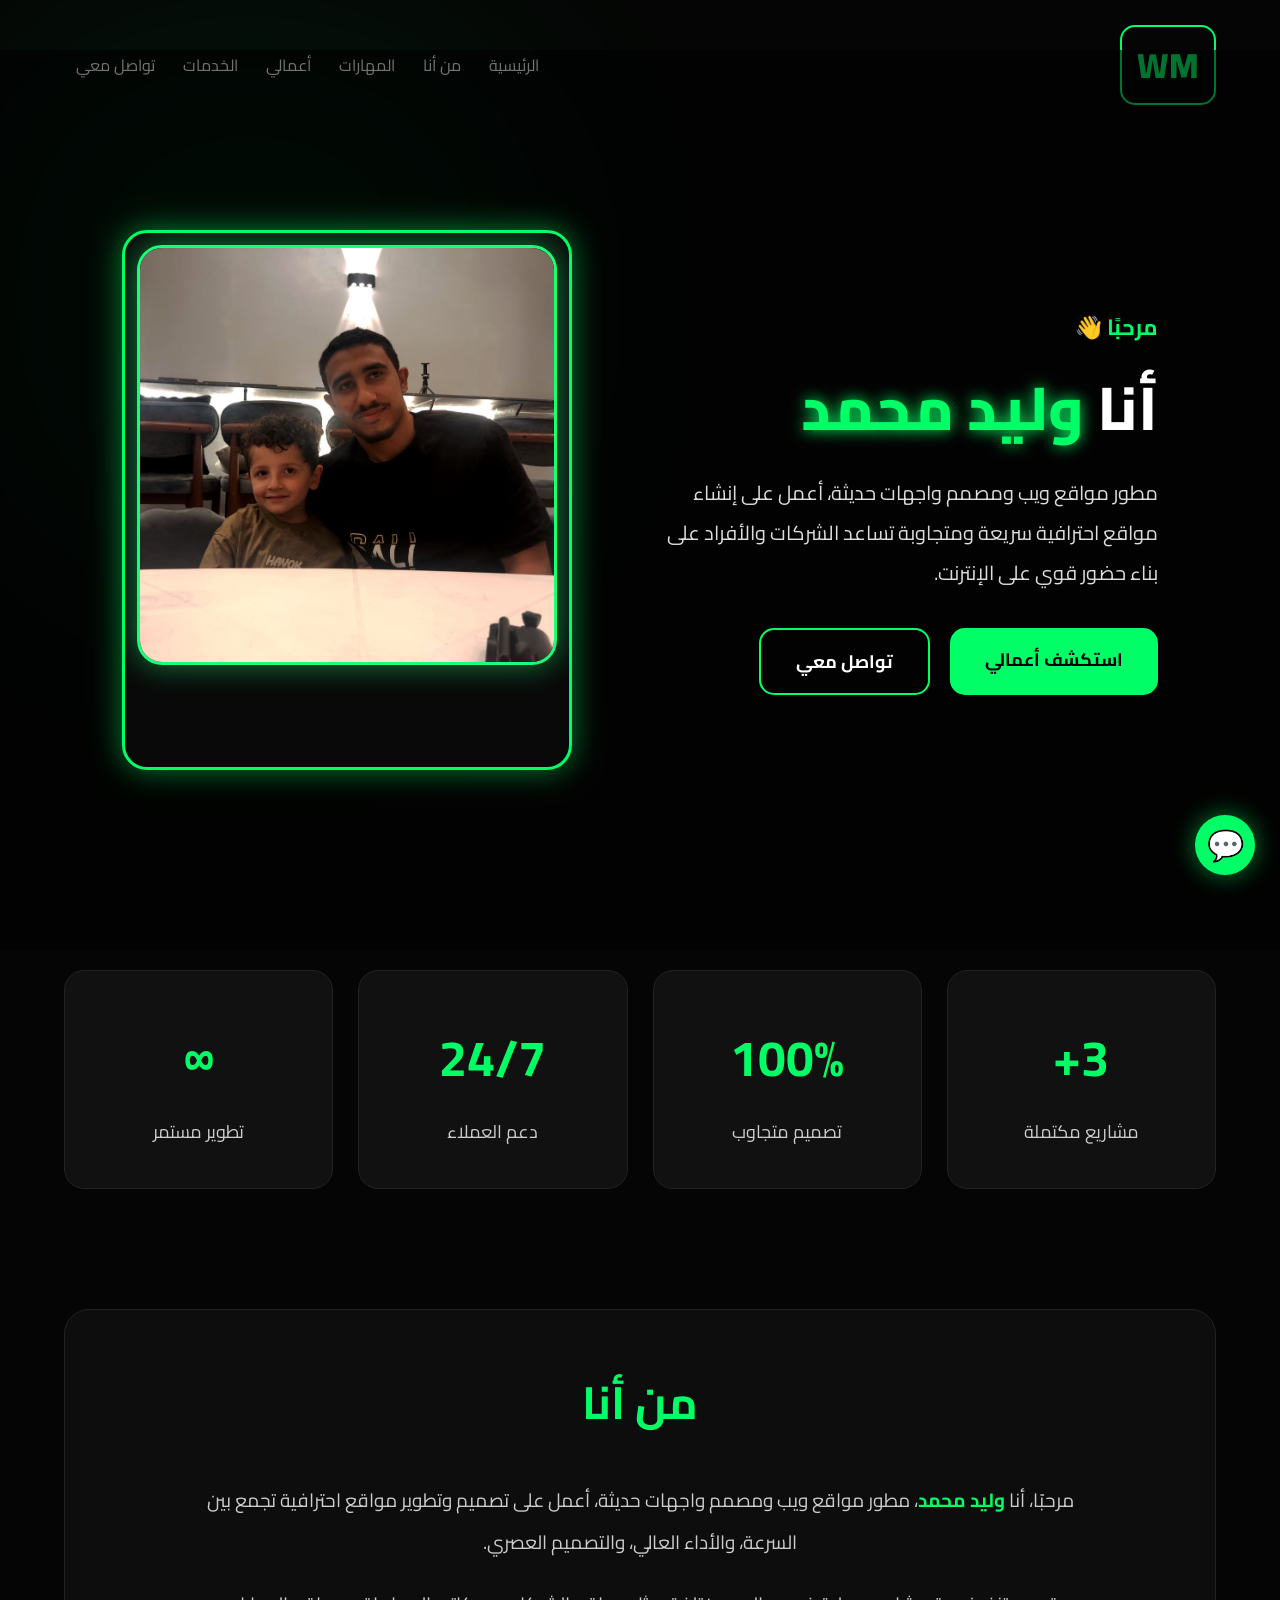
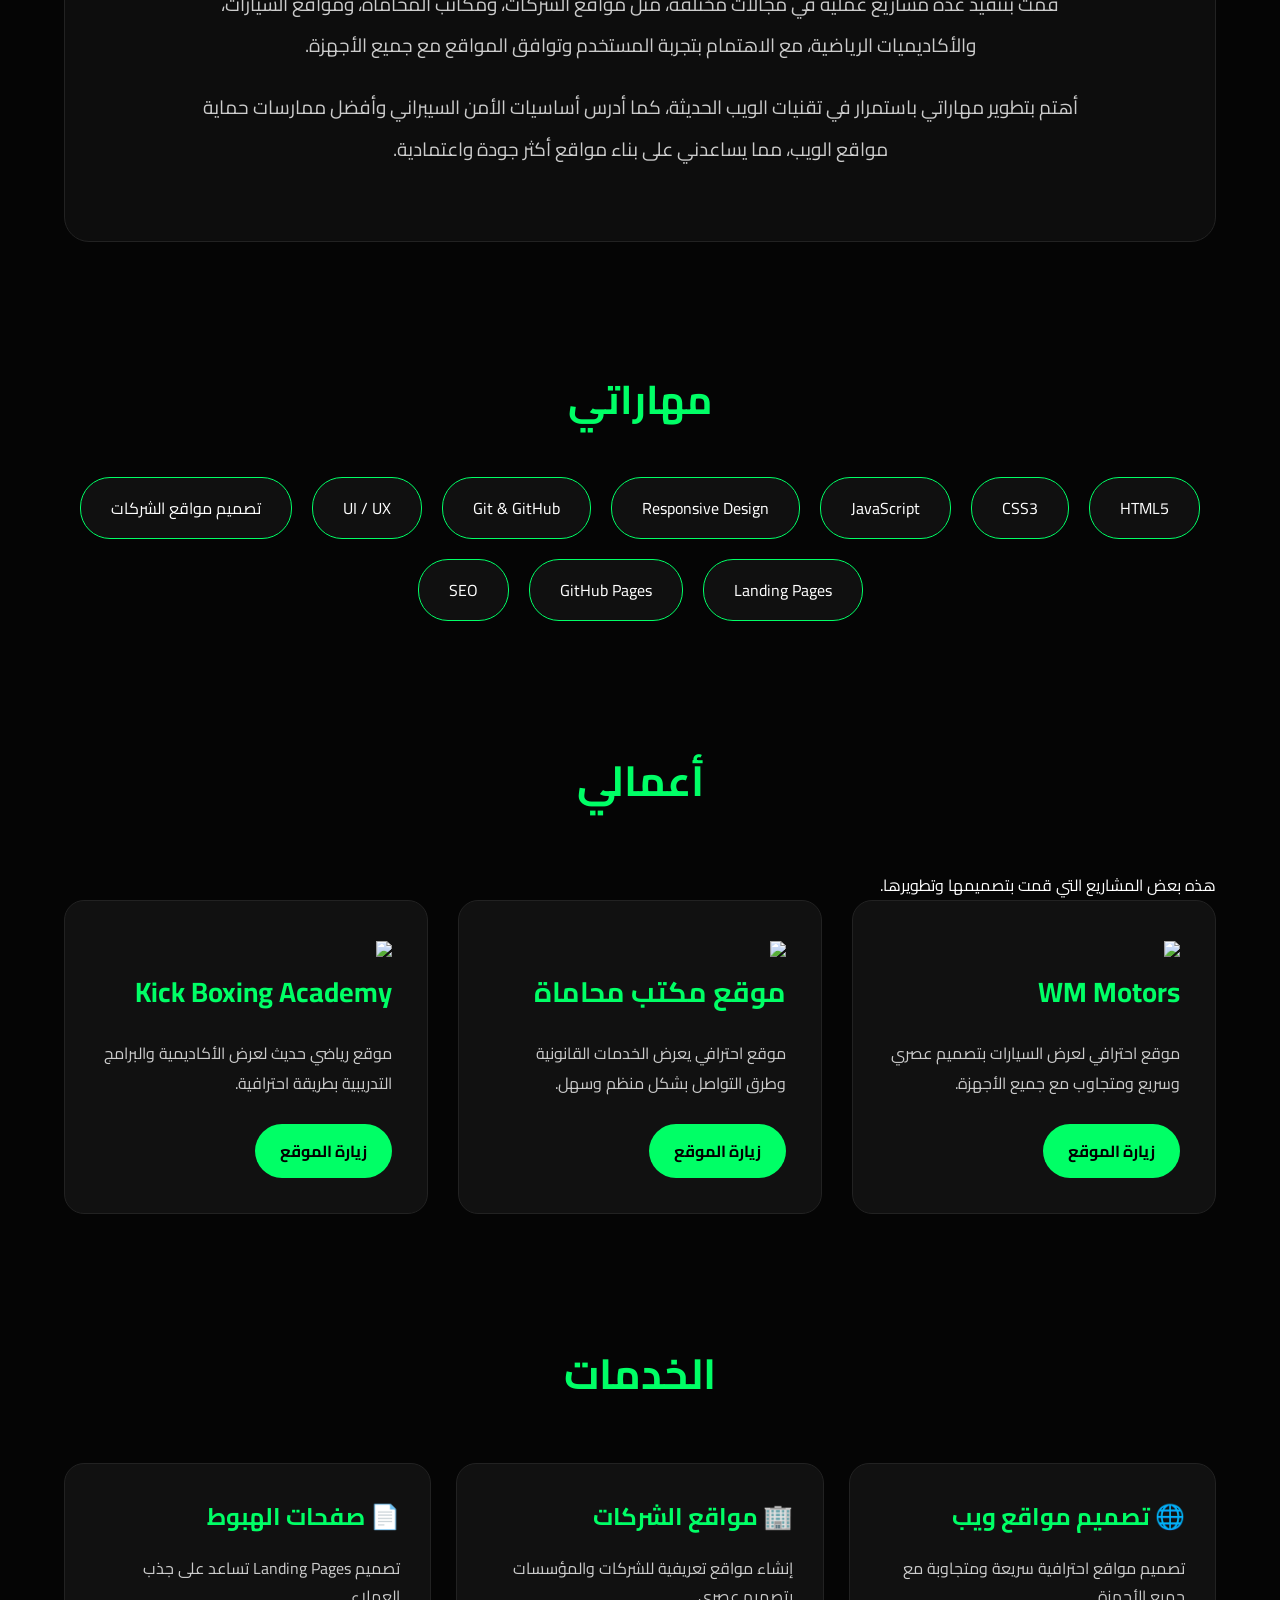
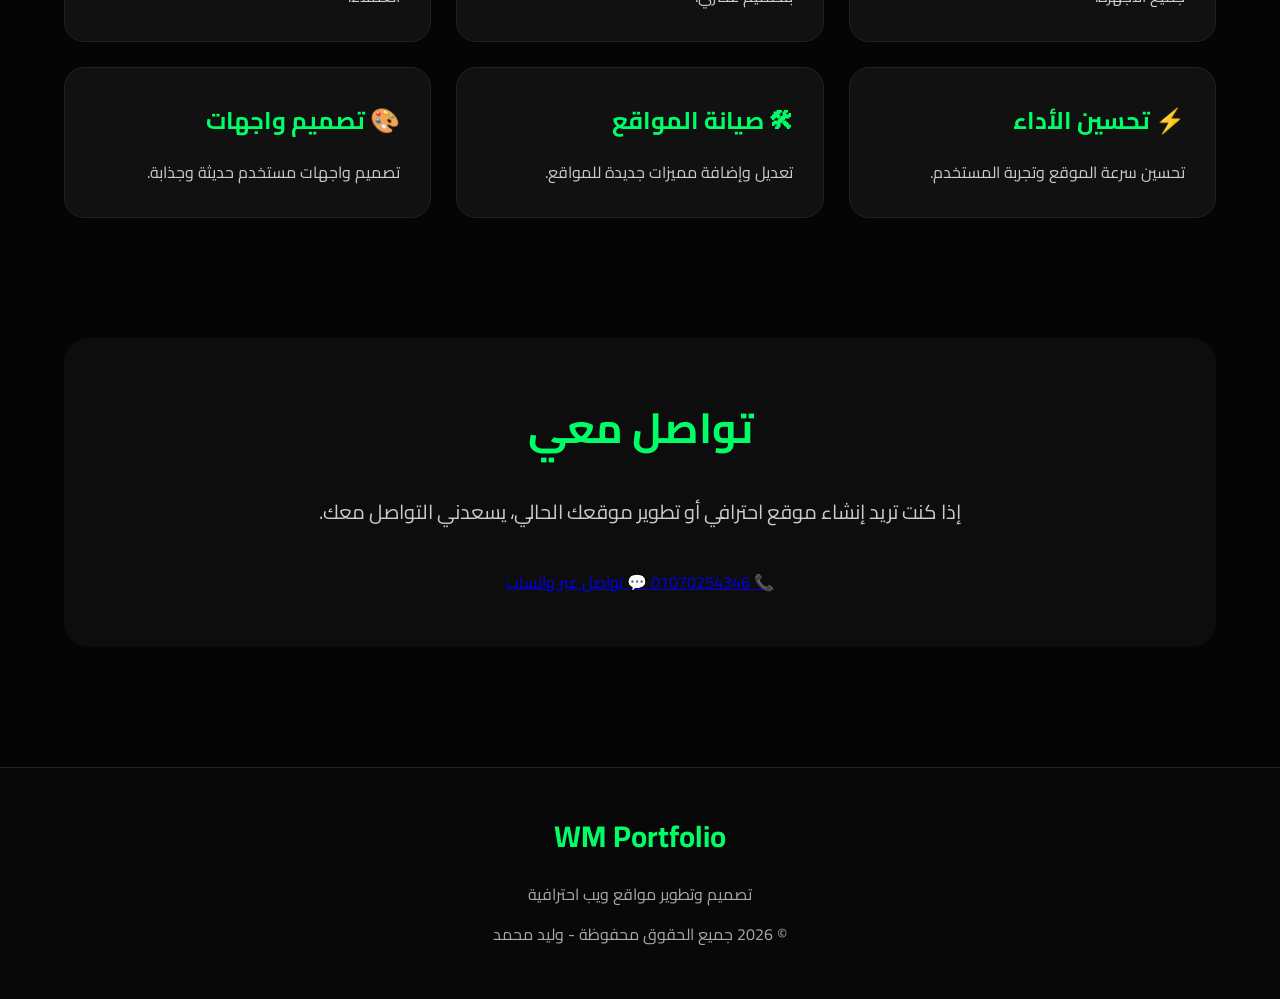
==== index.html @ af2ad633 "First upload" ====
<!DOCTYPE html>
<html lang="ar" dir="rtl">

<head>
    <meta charset="UTF-8">
    <meta name="viewport" content="width=device-width, initial-scale=1.0">

    <title>وليد محمد | مطور مواقع ويب</title>

    <link rel="stylesheet" href="style.css">

    <link href="https://fonts.googleapis.com/css2?family=Cairo:wght@300;400;600;700;800&display=swap" rel="stylesheet">

    <link href="https://unpkg.com/aos@2.3.1/dist/aos.css" rel="stylesheet">

</head>

<body>

<header>

    <div class="logo">WM</div>

    <nav>

        <a href="#hero">الرئيسية</a>
        <a href="#about">من أنا</a>
        <a href="#skills">المهارات</a>
        <a href="#projects">أعمالي</a>
        <a href="#services">الخدمات</a>
        <a href="#contact">تواصل معي</a>

    </nav>

</header>

    

</div>
<section class="hero" id="hero">

    <!-- الفيديو -->
    <video autoplay muted loop playsinline id="bg-video">
        <source src="media/video/background.mp4" type="video/mp4">
    </video>

    <!-- طبقة شفافة -->
    <div class="overlay"></div>

    <div class="hero-container">

        <!-- الكلام -->
        <div class="hero-content">

            <h4>مرحبًا 👋</h4>

            <h1>
                أنا <span>وليد محمد</span>
            </h1>

            <p>
                مطور مواقع ويب ومصمم واجهات حديثة، أعمل على إنشاء مواقع احترافية
                سريعة ومتجاوبة تساعد الشركات والأفراد على بناء حضور قوي على الإنترنت.
            </p>

            <div class="hero-buttons">

                <a href="#projects" class="btn">
                    استكشف أعمالي
                </a>

                <a href="#contact" class="btn btn2">
                    تواصل معي
                </a>

            </div>

        </div>

        <!-- الصورة -->
        <div class="image-frame">
            <img src="media/me.jpg" alt="وليد محمد" class="profile-image">
        </div>

    </div>

</section>

</div>

        <!-- المحتوى -->
        
<div class="hero-buttons">

</div>
<!-- الإحصائيات -->

<section class="stats" data-aos="zoom-in">

    <div class="stat-box">
        <h2>3+</h2>
        <p>مشاريع مكتملة</p>
    </div>

    <div class="stat-box">
        <h2>100%</h2>
        <p>تصميم متجاوب</p>
    </div>

    <div class="stat-box">
        <h2>24/7</h2>
        <p>دعم العملاء</p>
    </div>

    <div class="stat-box">
        <h2>∞</h2>
        <p>تطوير مستمر</p>
    </div>

</section>

<!-- ================= من أنا ================= -->

<section id="about" class="about" data-aos="fade-up">

    <div class="container">

        <h2>من أنا</h2>

        <p>
            مرحبًا، أنا <strong>وليد محمد</strong>، مطور مواقع ويب ومصمم واجهات حديثة، أعمل على تصميم وتطوير مواقع احترافية تجمع بين السرعة، والأداء العالي، والتصميم العصري.
        </p>

        <p>
            قمت بتنفيذ عدة مشاريع عملية في مجالات مختلفة، مثل مواقع الشركات، ومكاتب المحاماة، ومواقع السيارات، والأكاديميات الرياضية، مع الاهتمام بتجربة المستخدم وتوافق المواقع مع جميع الأجهزة.
        </p>

        <p>
            أهتم بتطوير مهاراتي باستمرار في تقنيات الويب الحديثة، كما أدرس أساسيات الأمن السيبراني وأفضل ممارسات حماية مواقع الويب، مما يساعدني على بناء مواقع أكثر جودة واعتمادية.
        </p>

    </div>

</section>

<!-- ================= المهارات ================= -->

<section id="skills" class="skills" data-aos="fade-up">

    <h2>مهاراتي</h2>

    <div class="skill-box">

        <div class="skill">HTML5</div>

        <div class="skill">CSS3</div>

        <div class="skill">JavaScript</div>

        <div class="skill">Responsive Design</div>

        <div class="skill">Git & GitHub</div>

        <div class="skill">UI / UX</div>

        <div class="skill">تصميم مواقع الشركات</div>

        <div class="skill">Landing Pages</div>

        <div class="skill">GitHub Pages</div>

        <div class="skill">SEO</div>

    </div>

</section>

<!-- ================= أعمالي ================= -->

<section id="projects" class="projects" data-aos="fade-up">

    <div class="container">

        <h2>أعمالي</h2>

        <p class="section-desc">
            هذه بعض المشاريع التي قمت بتصميمها وتطويرها.
        </p>

        <div class="projects-container">

            <!-- المشروع الأول -->
            
            <div class="card">

                <img src="media/walid.jpg">

                <h3>WM Motors</h3>

                <p>
                    موقع احترافي لعرض السيارات بتصميم عصري وسريع ومتجاوب مع جميع الأجهزة.
                </p>

                <a href="https://wm998732-beep.github.io/wm_motors/" target="_blank">
                    زيارة الموقع
                </a>

            </div>

            <!-- المشروع الثاني -->

            <div class="card">

                <img src="media/walid.jpg">

                <h3>موقع مكتب محاماة</h3>

                <p>
                    موقع احترافي يعرض الخدمات القانونية وطرق التواصل بشكل منظم وسهل.
                </p>

                <a href="https://wm998732-beep.github.io/law_office/" target="_blank">
                    زيارة الموقع
                </a>

            </div>

            <!-- المشروع الثالث -->

            <div class="card">

                <img src="media/walid.jpg">

                <h3>Kick Boxing Academy</h3>

                <p>
                    موقع رياضي حديث لعرض الأكاديمية والبرامج التدريبية بطريقة احترافية.
                </p>

                <a href="https://wm998732-beep.github.io/KickBoxing-Academy/" target="_blank">
                    زيارة الموقع
                </a>

            </div>

        </div>

    </div>

</section><!-- ================= الخدمات ================= -->

<section id="services" class="services" data-aos="fade-up">

    <div class="container">

        <h2>الخدمات</h2>

        <div class="services-container">

            <div class="service-card">
                <h3>🌐 تصميم مواقع ويب</h3>
                <p>تصميم مواقع احترافية سريعة ومتجاوبة مع جميع الأجهزة.</p>
            </div>

            <div class="service-card">
                <h3>🏢 مواقع الشركات</h3>
                <p>إنشاء مواقع تعريفية للشركات والمؤسسات بتصميم عصري.</p>
            </div>

            <div class="service-card">
                <h3>📄 صفحات الهبوط</h3>
                <p>تصميم Landing Pages تساعد على جذب العملاء.</p>
            </div>

            <div class="service-card">
                <h3>⚡ تحسين الأداء</h3>
                <p>تحسين سرعة الموقع وتجربة المستخدم.</p>
            </div>

            <div class="service-card">
                <h3>🛠 صيانة المواقع</h3>
                <p>تعديل وإضافة مميزات جديدة للمواقع.</p>
            </div>

            <div class="service-card">
                <h3>🎨 تصميم واجهات</h3>
                <p>تصميم واجهات مستخدم حديثة وجذابة.</p>
            </div>

        </div>

    </div>

</section>

<!-- ================= تواصل معي ================= -->

<section id="contact" class="contact" data-aos="fade-up">

    <div class="container">

        <h2>تواصل معي</h2>

        <p>
            إذا كنت تريد إنشاء موقع احترافي أو تطوير موقعك الحالي، يسعدني التواصل معك.
        </p>

        <div class="contact-buttons">

            <a href="tel:01070254346" class="contact-btn">
                📞 01070254346
            </a>

            <a href="https://wa.me/201070254346" target="_blank" class="contact-btn whatsapp-btn">
                💬 تواصل عبر واتساب
            </a>

        </div>

    </div>

</section>

<!-- زر واتساب ثابت -->

<a href="https://wa.me/201070254346" class="whatsapp" target="_blank">
    💬
</a>

<!-- ================= الفوتر ================= -->

<footer>

    <div class="container">

        <h3>WM Portfolio</h3>

        <p>
            تصميم وتطوير مواقع ويب احترافية
        </p>

        <p>
            © 2026 جميع الحقوق محفوظة - وليد محمد
        </p>

    </div>

</footer>

<script src="https://unpkg.com/aos@2.3.1/dist/aos.js"></script>

<script>
AOS.init({
    duration: 1000,
    once: true
});
</script>

<script src="script.js"></script>

</body>
</html>
---- style.css ----
*{
    margin:0;
    padding:0;
    box-sizing:border-box;
    font-family:'Cairo', sans-serif;
}

body{
    background:#050505;
    color:white;
    min-height:100vh;
    overflow-x:hidden;
}


/* خلفية متحركة */
body::before{
    content:"";
    position:fixed;
    width:400px;
    height:400px;
    background:#00ff66;
    filter:blur(150px);
    opacity:.15;
    top:100px;
    left:50px;
    z-index:-1;
}


/* الهيدر */

header{
    width:90%;
    margin:auto;
    padding:25px 0;
    display:flex;
    justify-content:space-between;
    align-items:center;
}


.logo{
    font-size:35px;
    font-weight:800;
    color:#00ff66;
    border:2px solid #00ff66;
    padding:5px 15px;
    border-radius:15px;
}


nav a{
    color:white;
    text-decoration:none;
    margin:0 12px;
    font-size:16px;
    transition:.3s;
}


nav a:hover{
    color:#00ff66;
}



/* الصفحة الرئيسية */

.hero{

    width:90%;
    margin:100px auto;
    text-align:center;

}


.hero h1{

    font-size:60px;
    line-height:1.5;

}


.hero h1 span{

    color:#00ff66;

}



.hero p{

    max-width:700px;
    margin:30px auto;
    color:#bbb;
    font-size:20px;
    line-height:2;

}



.buttons a{

    display:inline-block;
    margin:15px;
    padding:15px 35px;
    border-radius:30px;
    text-decoration:none;
    color:#000;
    background:#00ff66;
    font-weight:bold;
    transition:.3s;

}



.buttons a:hover{

    transform:translateY(-5px);
    box-shadow:0 0 30px #00ff66;

}



/* للموبايل */

@media(max-width:768px){

header{

    flex-direction:column;

}


nav{
    display:flex;
    align-items:center;
    justify-content:center;
    gap:35px;
}

nav a{
    font-size:18px;
    font-weight:600;
    padding:8px 12px;
}

.hero h1{

    font-size:40px;

}


}
/* -------------------- */

.about,
.skills{

width:90%;
margin:100px auto;

}

.about h2,
.skills h2{

font-size:40px;
color:#00ff66;
margin-bottom:30px;
text-align:center;

}

.about p{

font-size:20px;
line-height:2.2;
color:#cccccc;
text-align:center;
max-width:900px;
margin:auto;

}


.skill-box{

display:flex;
justify-content:center;
flex-wrap:wrap;
gap:20px;
margin-top:40px;

}

.skill{

padding:15px 30px;
background:#101010;
border:1px solid #00ff66;
border-radius:30px;
transition:.3s;
cursor:pointer;

}

.skill:hover{

background:#00ff66;
color:#000;
transform:translateY(-8px);

}
/*================ المشاريع =================*/

.projects{

    width:90%;
    margin:120px auto;
    
    }
    
    .projects h2{
    
    text-align:center;
    font-size:42px;
    color:#00ff66;
    margin-bottom:50px;
    
    }
    
    .projects-container{
    
    display:grid;
    grid-template-columns:repeat(auto-fit,minmax(300px,1fr));
    gap:30px;
    
    }
    
    .card{
    
    background:#111;
    padding:35px;
    border-radius:20px;
    border:1px solid #222;
    transition:.4s;
    
    }
    
    .card:hover{
    
    transform:translateY(-10px);
    border-color:#00ff66;
    box-shadow:0 0 30px rgba(0,255,102,.25);
    
    }
    
    .card h3{
    
    font-size:28px;
    margin-bottom:20px;
    color:#00ff66;
    
    }
    
    .card p{
    
    color:#ccc;
    line-height:1.9;
    margin-bottom:25px;
    
    }
    
    .card a{
    
    display:inline-block;
    padding:12px 25px;
    background:#00ff66;
    color:#000;
    text-decoration:none;
    font-weight:bold;
    border-radius:30px;
    transition:.3s;
    
    }
    
    .card a:hover{
    
    transform:scale(1.05);
    
    }
    /* ===== قسم من أنا ===== */

.about{

    width:90%;
    margin:120px auto;
    padding:50px 30px;
    background:#0d0d0d;
    border-radius:25px;
    border:1px solid #222;
    text-align:center;

}


.about h2{

    font-size:45px;
    color:#00ff66;
    margin-bottom:35px;

}


.about p{

    max-width:900px;
    margin:20px auto;
    color:#ccc;
    font-size:19px;
    line-height:2.2;

}


.about strong{

    color:#00ff66;

}


/* حركة بسيطة */

.about:hover{

    border-color:#00ff66;
    box-shadow:0 0 30px rgba(0,255,102,.15);

}
/*================ الخدمات =================*/

.services{

    width:90%;
    margin:120px auto;
    
    }
    
    .services h2{
    
    text-align:center;
    font-size:42px;
    color:#00ff66;
    margin-bottom:50px;
    
    }
    
    .services-container{
    
    display:grid;
    grid-template-columns:repeat(auto-fit,minmax(280px,1fr));
    gap:25px;
    
    }
    
    .service-card{
    
    background:#111;
    padding:30px;
    border-radius:20px;
    border:1px solid #222;
    transition:.4s;
    
    }
    
    .service-card:hover{
    
    transform:translateY(-10px);
    border-color:#00ff66;
    box-shadow:0 0 25px rgba(0,255,102,.2);
    
    }
    
    .service-card h3{
    
    color:#00ff66;
    margin-bottom:15px;
    font-size:24px;
    
    }
    
    .service-card p{
    
    color:#ccc;
    line-height:1.8;
    
    }
    /*================ التواصل =================*/

.contact{

    width:90%;
    margin:120px auto;
    text-align:center;
    padding:50px 20px;
    background:#0d0d0d;
    border-radius:25px;
    
    }
    
    
    .contact h2{
    
    font-size:42px;
    color:#00ff66;
    margin-bottom:25px;
    
    }
    
    
    .contact p{
    
    color:#ccc;
    font-size:20px;
    line-height:2;
    margin-bottom:35px;
    
    }
    
    
    .contact-info a{
    
    display:inline-block;
    margin:10px;
    padding:15px 35px;
    background:#00ff66;
    color:#000;
    text-decoration:none;
    border-radius:30px;
    font-weight:bold;
    transition:.3s;
    
    }
    
    
    .contact-info a:hover{
    
    transform:translateY(-5px);
    
    }
    
    
    /* زر الواتساب العائم */
    
    .whatsapp{
    
    position:fixed;
    bottom:25px;
    right:25px;
    width:60px;
    height:60px;
    background:#00ff66;
    color:#000;
    border-radius:50%;
    display:flex;
    align-items:center;
    justify-content:center;
    font-size:30px;
    text-decoration:none;
    box-shadow:0 0 25px rgba(0,255,102,.5);
    z-index:100;
    
    }
    /*================ الفوتر =================*/

footer{

    width:100%;
    padding:40px 20px;
    text-align:center;
    background:#080808;
    border-top:1px solid #222;
    margin-top:80px;

}


footer h3{

    color:#00ff66;
    font-size:30px;
    margin-bottom:15px;

}


footer p{

    color:#aaa;
    margin:10px;

}
/*================ الإحصائيات =================*/

.stats{

    width:90%;
    margin:100px auto;
    display:grid;
    grid-template-columns:repeat(auto-fit,minmax(220px,1fr));
    gap:25px;

}

.stat-box{

    background:#111;
    border:1px solid #222;
    border-radius:20px;
    padding:40px 20px;
    text-align:center;
    transition:.4s;

}

.stat-box:hover{

    transform:translateY(-10px);
    border-color:#00ff66;
    box-shadow:0 0 30px rgba(0,255,102,.2);

}

.stat-box h2{

    color:#00ff66;
    font-size:50px;
    margin-bottom:10px;

}

.stat-box p{

    color:#ccc;
    font-size:18px;

}
    
    
    .overlay{
    
    position:absolute;
    width:100%;
    height:100%;
    background:rgba(0,0,0,.65);
    z-index:-1;
    
    }
    
    
    .hero h1{
    
        font-size:60px;
        color:white;
        animation:slideDown 1.5s ease;
    
    }
    
    
    .hero h1 span{
    
        color:#00ff66;
    
    }
    
    
    .hero p{
    
        color:#ddd;
        font-size:22px;
        margin-top:20px;
        animation:slideUp 1.5s ease;
    
    }
    
    
    /* حركة الظهور */
    
    @keyframes fadeIn{
    
    from{
        opacity:0;
    }
    
    to{
        opacity:1;
    }
    
    }
    
    
    @keyframes slideDown{
    
    from{
        transform:translateY(-50px);
        opacity:0;
    }
    
    to{
        transform:translateY(0);
        opacity:1;
    }
    
    }
    
    
    @keyframes slideUp{
    
    from{
        transform:translateY(50px);
        opacity:0;
    }
    
    to{
        transform:translateY(0);
        opacity:1;
    }
    
    }
    .hero{
        display:flex;
        align-items:center;
        justify-content:center;
        gap:80px;
    }
    #bg-video{
        position:absolute;
        top:0;
        left:0;
        width:100%;
        height:100%;
        object-fit:cover;
        z-index:1;
    }
    
    .overlay{
        position: absolute;
        width:100%;
        height:100%;
        background: rgba(0,0,0,0.55);
        z-index:2;
    }
    .hero-content{
        flex:1;
        max-width:600px;
    }
    .hero-content h1{
        font-size:55px;
        font-weight:800;
    }
    
    .hero-content span{
        color:#00ff66;
        text-shadow:0 0 20px #00ff66;
    }
    
    .hero-content p{
        font-size:22px;
        margin-top:20px;
    }
    .image-frame{
        width: 480px;
        height: 540px;
        padding: 14px;
        border: 3px solid #00ff66;
        border-radius: 24px;
        background: rgba(10,10,10,.95);
    
        box-shadow:
        0 0 12px #00ff66,
        0 0 30px rgba(0,255,102,.35);
    
        overflow: hidden;
    
        transition: .4s;
    }
    
    .image-frame:hover{
        transform: translateY(-8px);
        box-shadow:
        0 0 20px #00ff66,
        0 0 45px rgba(0,255,102,.6);
    }
    
    .profile-image{
        width:100%;
        height:100%;
        object-fit:cover;
        border-radius:18px;
        display:block;
    }
    .image,
.profile-img,
.hero img{
    display:flex;
    justify-content:center;
    align-items:center;
}

.image img,
.profile-img img,
.hero img{
    width:420px;
    height:420px;
    object-fit:cover;
    border-radius:25px;
    border:3px solid #19ff78;
    box-shadow:0 0 30px rgba(25,255,120,.5);
}
.hero-buttons{
    display:flex;
    gap:20px;
    margin-top:35px;
}

.btn{
    padding:16px 34px;
    border-radius:12px;
    font-size:18px;
    font-weight:bold;
    text-decoration:none;
    transition:.4s;
}

.btn-primary{
    background:#19ff78;
    color:#000;
}

.btn-primary:hover{
    transform:translateY(-6px);
    box-shadow:0 0 25px #19ff78;
}

.btn-outline{
    border:2px solid #19ff78;
    color:#19ff78;
}

.btn-outline:hover{
    background:#19ff78;
    color:#000;
}
.hero-image{
    order:1;
}

.hero-content{
    order:2;
    max-width:550px;
    text-align:right;
}

.hero-buttons{
    display:flex;
    gap:20px;
    margin-top:30px;
}
.hero-container{
    width:90%;
    margin:auto;
    display:flex;
    align-items:center;
    justify-content:space-between;
    gap:70px;
    direction:ltr;
    position:relative;
    z-index:5;
}

.hero-content{
    flex:1;
    direction:rtl;
    text-align:right;
}

.hero-content h4{
    color:#00ff66;
    font-size:22px;
    margin-bottom:15px;
}

.hero-content h1{
    font-size:60px;
    color:#fff;
    margin-bottom:20px;
}

.hero-content h1 span{
    color:#00ff66;
    text-shadow:0 0 15px #00ff66;
}

.hero-content p{
    color:#ddd;
    font-size:20px;
    line-height:2;
    margin-bottom:35px;
}

.hero-buttons{
    display:flex;
    gap:20px;
}

.btn{
    background:#00ff66;
    color:#000;
    padding:15px 35px;
    border-radius:15px;
    text-decoration:none;
    font-weight:bold;
    transition:.3s;
}

.btn2{
    background:transparent;
    color:#fff;
    border:2px solid #00ff66;
}

.btn:hover,
.btn2:hover{
    transform:translateY(-5px);
}

.image-frame{
    width:450px;
    padding:12px;
    border:3px solid #00ff66;
    border-radius:25px;
    box-shadow:0 0 30px rgba(0,255,102,.5);
    overflow:hidden;
}

.profile-image{
    width:100%;
    display:block;
    border-radius:18px;
}
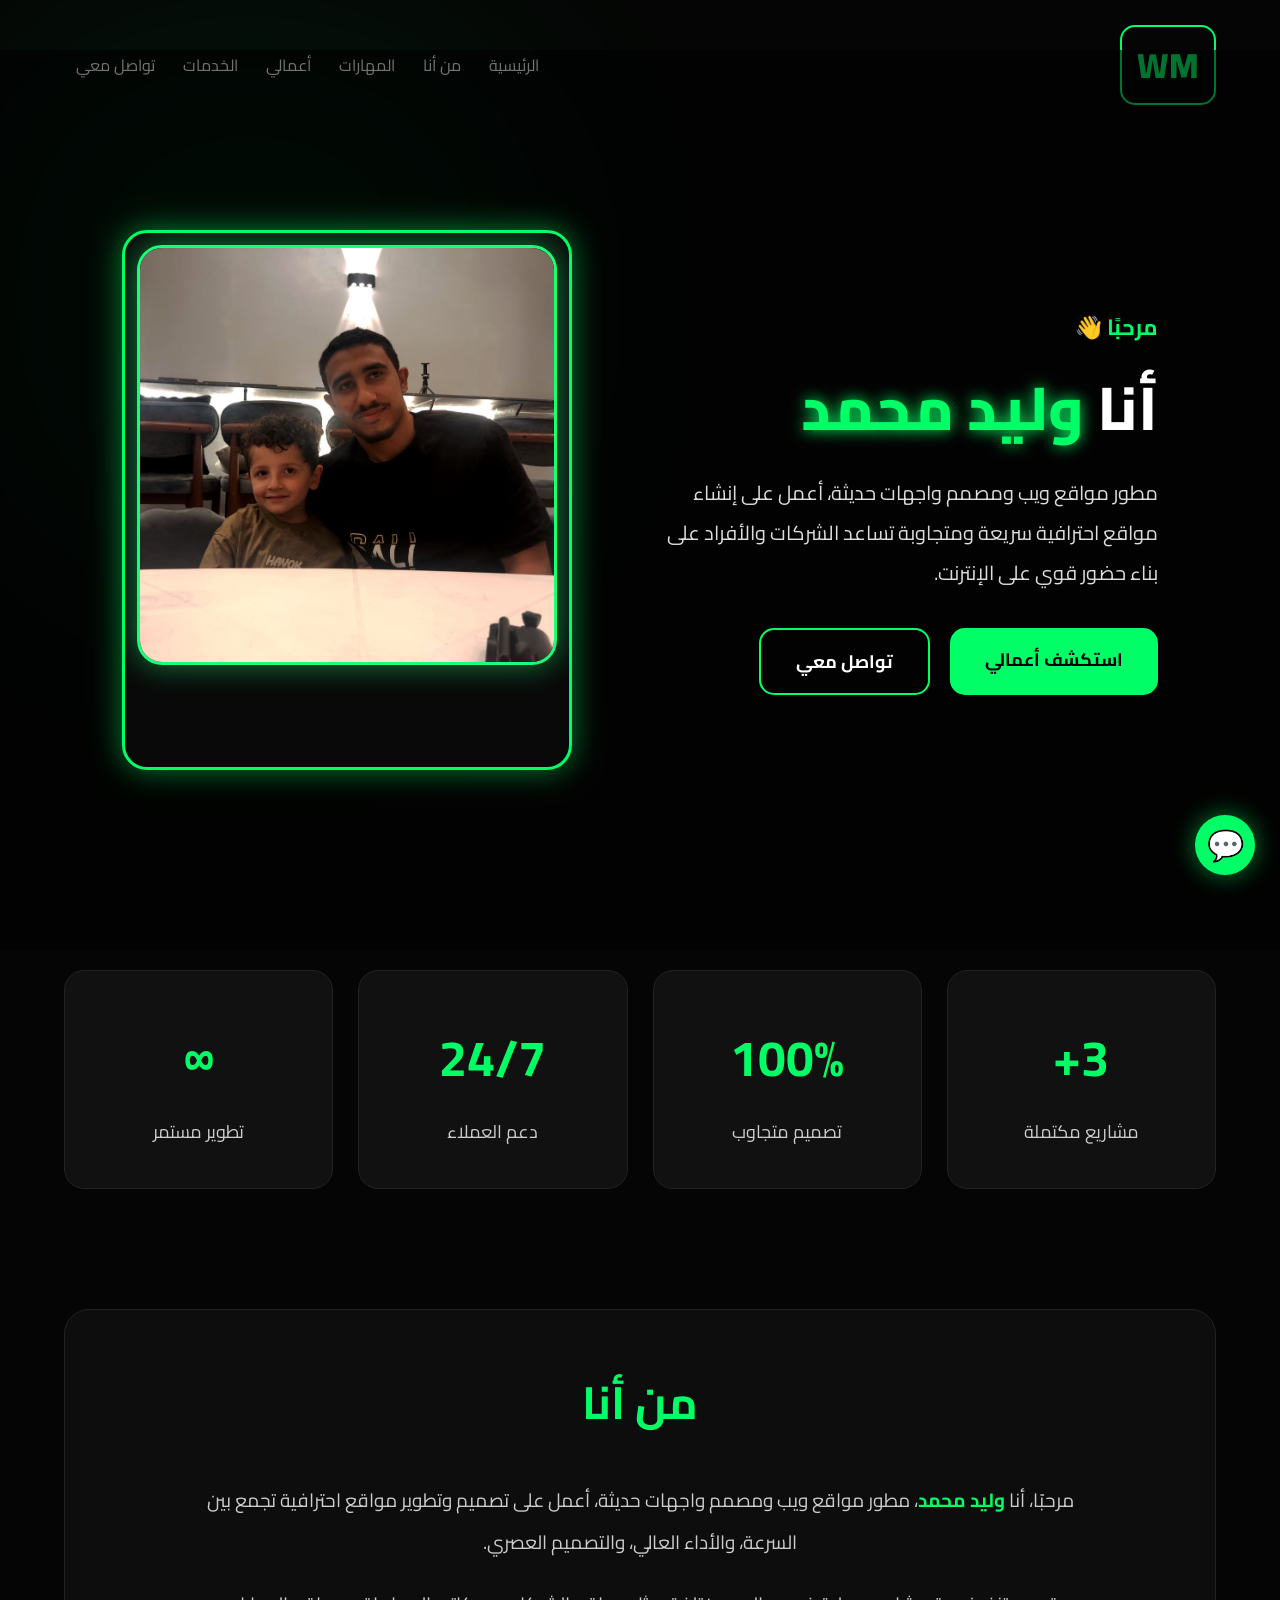
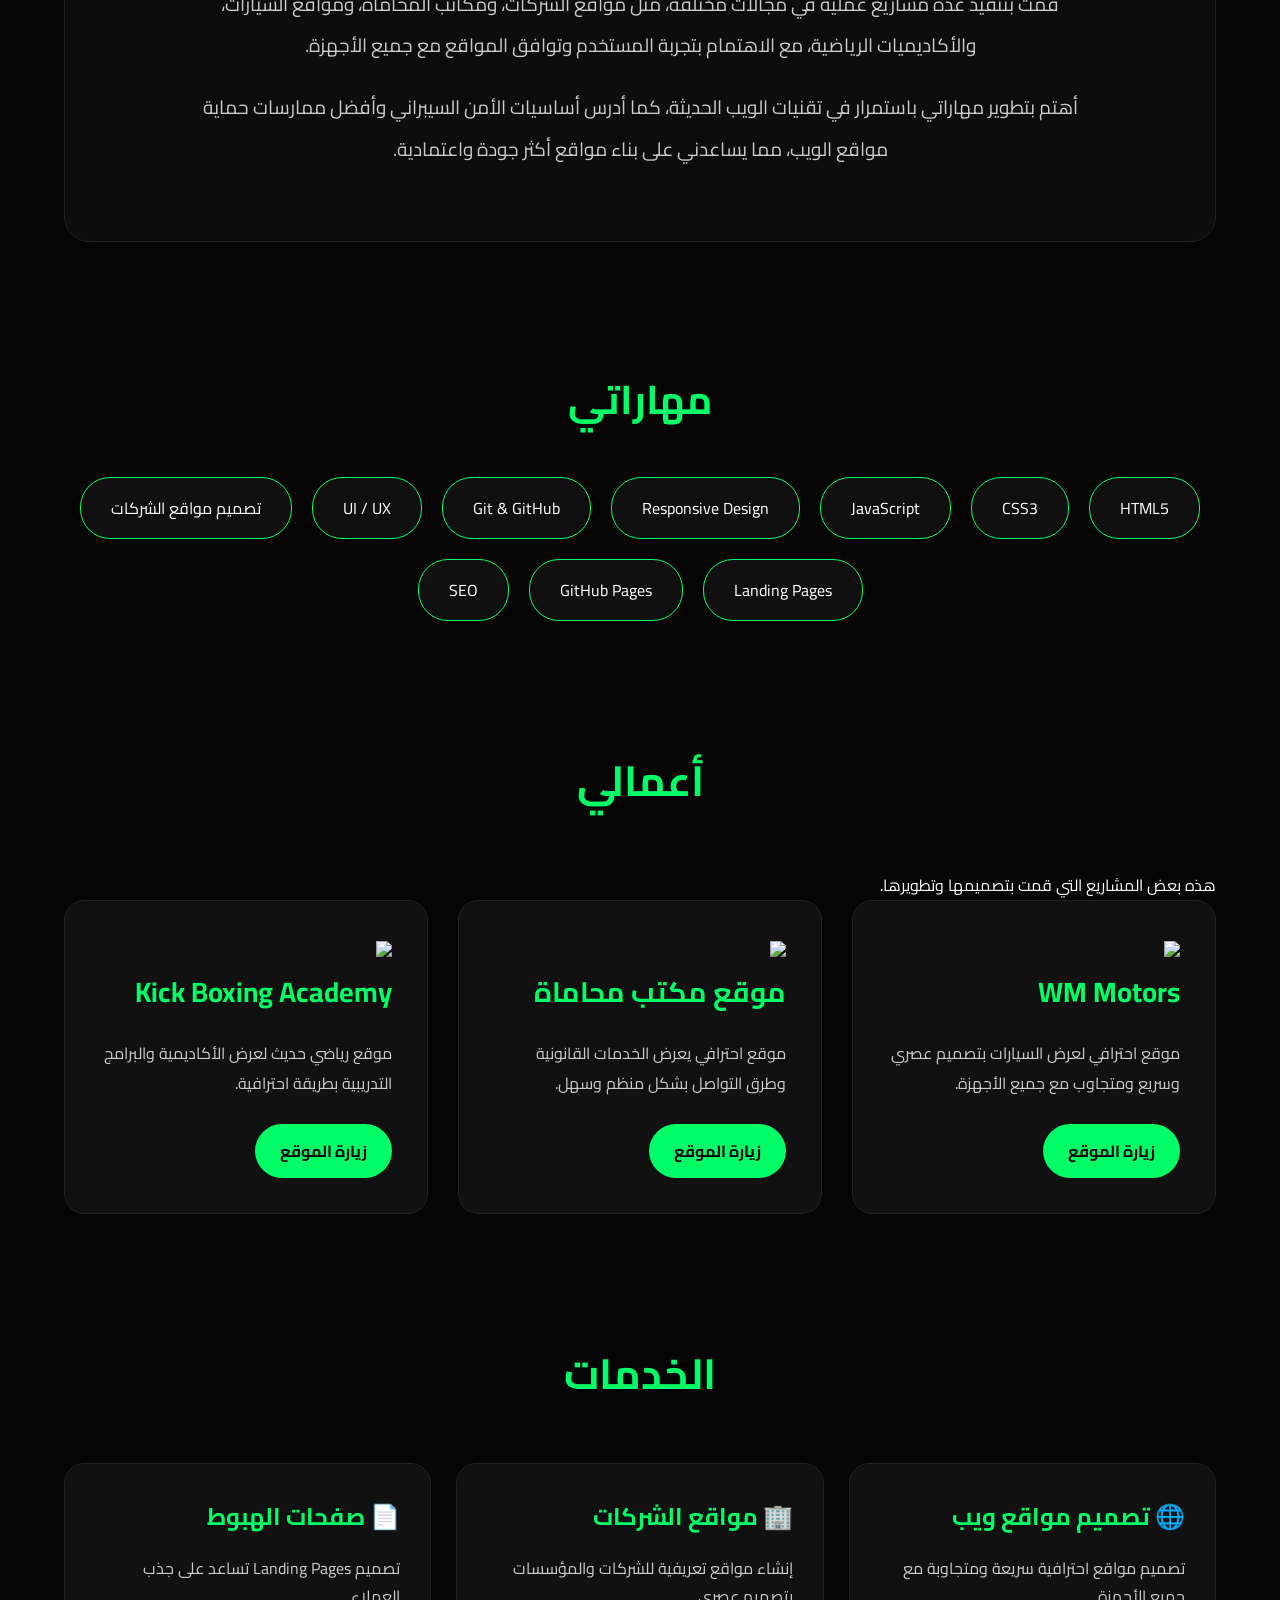
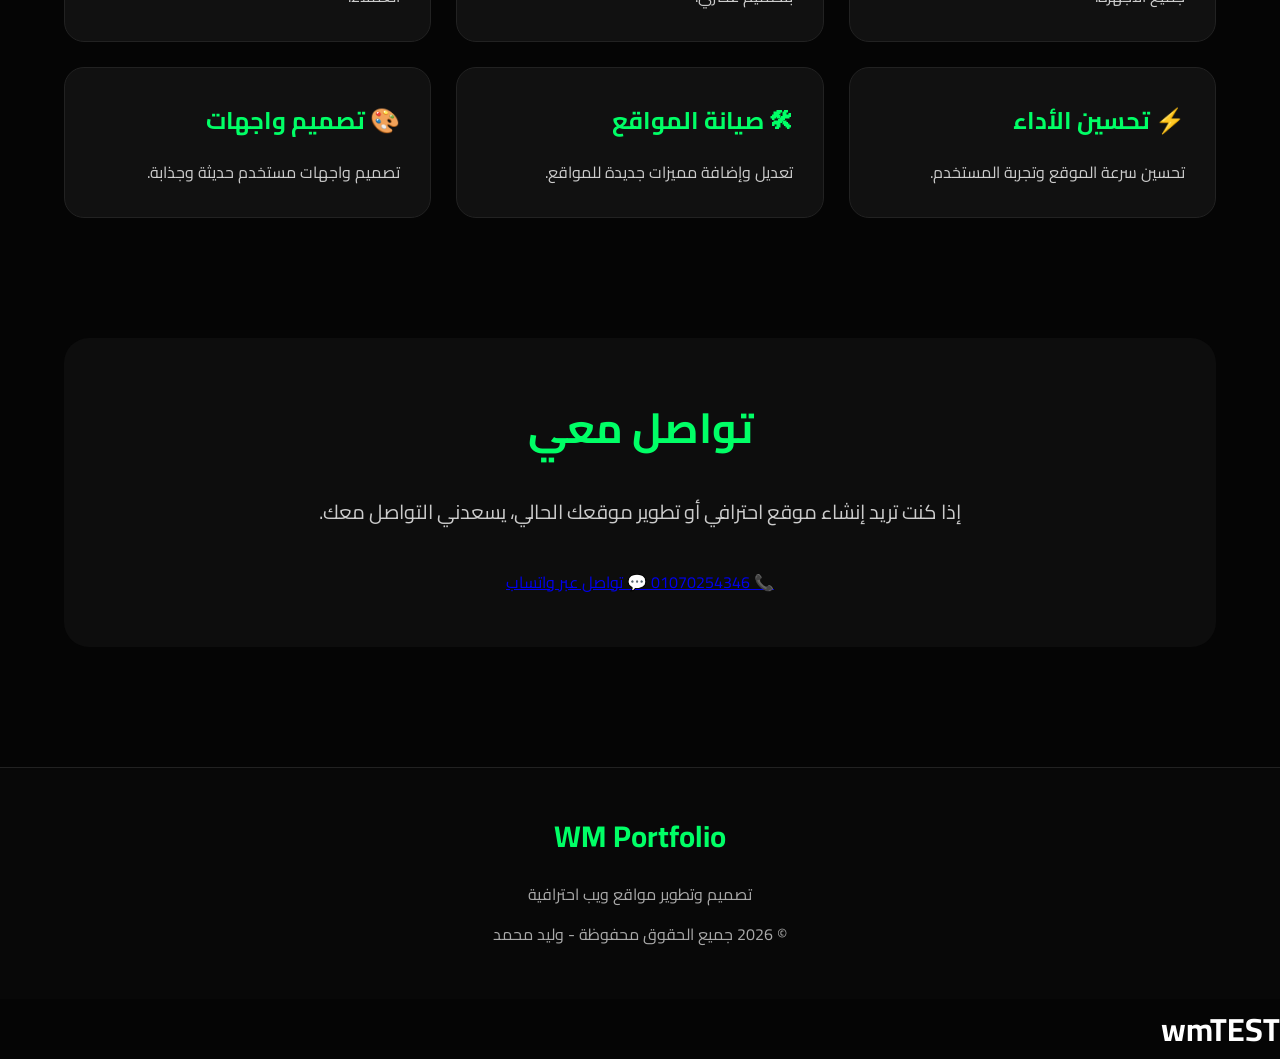
==== commit 7c79d023: "Update index.html" ====
--- a/index.html
+++ b/index.html
@@ -359,4 +359,5 @@
 <script src="script.js"></script>
 
 </body>
-</html>+    <h1>wmTEST</h1>
+</html>
--- a/style.css
+++ b/style.css
@@ -859,4 +859,106 @@
     width:100%;
     display:block;
     border-radius:18px;
+}
+/* Responsive للموبايل */
+@media (max-width: 768px) {
+
+    .hero {
+        display: flex;
+        flex-direction: column;
+        align-items: center;
+        text-align: center;
+        gap: 30px;
+    }
+
+    .hero-image img,
+    .hero-img img,
+    .profile-img {
+        width: 260px;
+        max-width: 90%;
+        height: auto;
+    }
+
+    .hero-content {
+        width: 100%;
+        padding: 20px;
+    }
+
+    h1 {
+        font-size: 40px;
+    }
+
+    .buttons {
+        display: flex;
+        flex-direction: column;
+        gap: 15px;
+        width: 100%;
+    }
+
+    .buttons a {
+        width: 100%;
+        text-align: center;
+    }
+}
+/* للموبايل فقط */
+@media (max-width: 768px) {
+
+    .image-frame {
+        width: 220px;
+        height: 260px;
+        margin: 20px auto;
+    }
+
+    .profile-image {
+        width: 100%;
+        height: 100%;
+        object-fit: cover;
+    }
+
+}/* ================= Mobile ================= */
+
+@media (max-width:768px){
+
+    .hero-container{
+        display:flex;
+        flex-direction:column;
+        align-items:center;
+        justify-content:center;
+        gap:25px;
+        width:100%;
+        padding:20px;
+    }
+
+    .image-frame{
+        width:200px;
+        height:240px;
+        margin:auto;
+    }
+
+    .profile-image{
+        width:100%;
+        height:100%;
+        object-fit:contain;
+        border-radius:18px;
+    }
+
+    .hero-content{
+        width:100%;
+        text-align:center;
+    }
+
+    .hero-content h1{
+        font-size:38px;
+    }
+
+    .hero-content p{
+        font-size:17px;
+        line-height:1.8;
+    }
+
+    .hero-buttons{
+        justify-content:center;
+        flex-wrap:wrap;
+    }
+
 }
